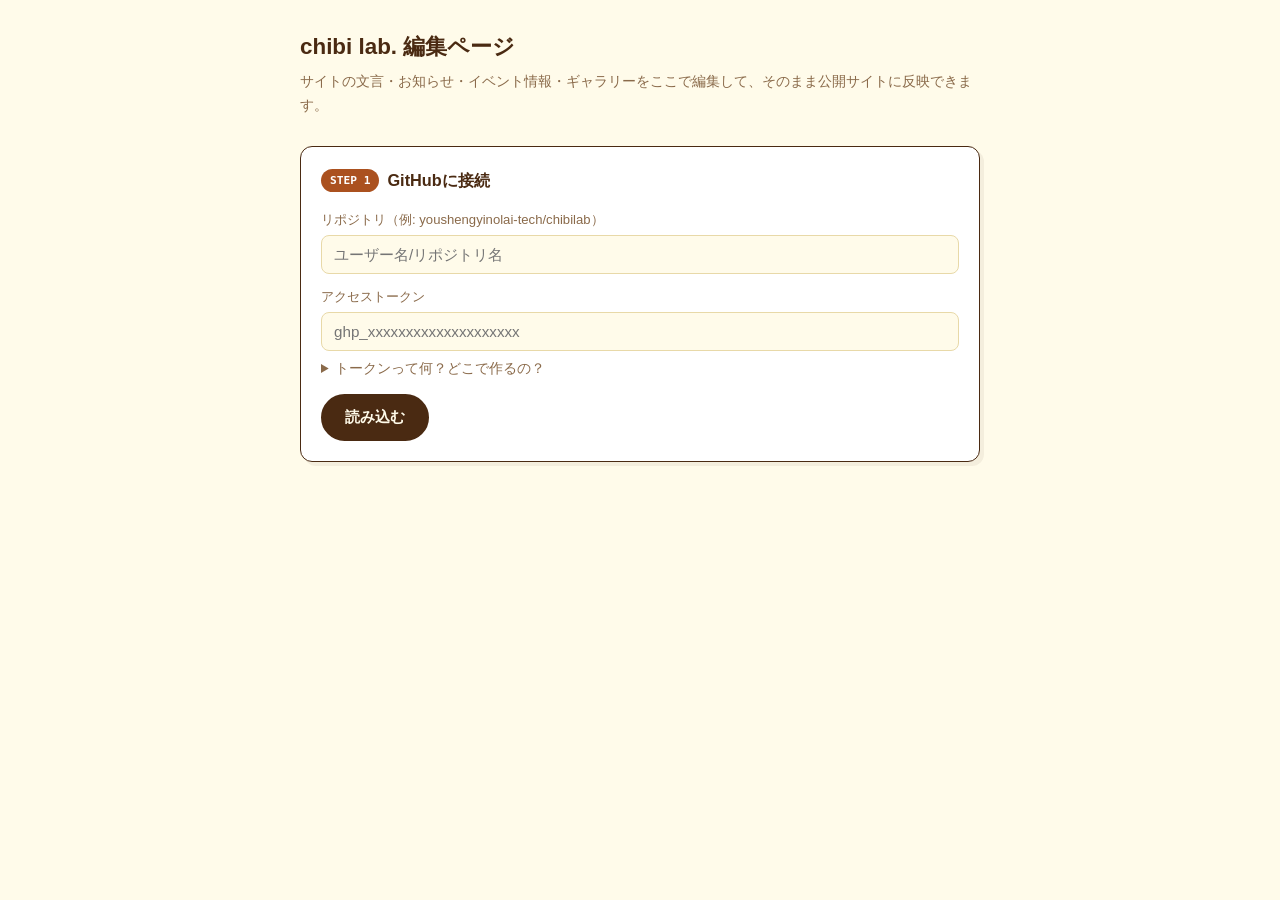
==== admin.html @ 84f6e61f "Let drag start from anywhere on a card, and add a slide animation on reorder - makeSortable(): drag " ====
<!DOCTYPE html>
<html lang="ja">
<head>
<meta charset="UTF-8">
<meta name="viewport" content="width=device-width, initial-scale=1.0">
<meta name="color-scheme" content="light only">
<meta name="theme-color" content="#FFFBEA">
<meta name="darkreader-lock" content="">
<title>chibi lab. 編集ページ（管理用・非公開推奨）</title>
<meta name="robots" content="noindex, nofollow">

<!--
  ============================================================
  このページについて
  ------------------------------------------------------------
  ・サイトの文言（ヒーロー・ABOUT・お問い合わせ）、お知らせ、イベント情報、
    ギャラリーを、コードを見ずに書き換えられる「編集フォーム」です。
  ・お知らせは「＋ お知らせを追加」で自由に何件でも追加でき、画像を付ける
    こともできます。
  ・「プレビュー」ボタンで、保存する前に実際の見た目をその場で確認できます。
  ・保存ボタンを押すと、GitHub上の script.js を直接書き換えて
    本番サイトに反映します（1〜2分で公開サイトに反映されます）。
  ・このページ自体は index.html / style.css / script.js と同じ
    リポジトリに admin.html として置いて使います。
  ・くわしい使い方は README.md を見てください。
  ============================================================
-->

<style>
:root {
  --paper: #FFFBEA;
  --paper-alt: #FFF6C4;
  --ink: #4A2A12;
  --ink-soft: #8A6A4A;
  --teal: #AB511F;
  --teal-dark: #7F3F00;
  --amber: #D7862E;
  --magenta: #FF0080;
  --border: #E8D9A8;
  --radius: 12px;
}
* { box-sizing: border-box; }
html { background: var(--paper); color-scheme: light only; }
body {
  margin: 0;
  font-family: "Noto Sans JP", sans-serif;
  background: var(--paper);
  color: var(--ink);
  line-height: 1.7;
}
.wrap { max-width: 720px; margin: 0 auto; padding: 28px 20px 80px; }

h1 { font-size: 1.4rem; margin: 0 0 4px; }
.sub { color: var(--ink-soft); font-size: 0.88rem; margin: 0 0 28px; }

.panel {
  background: #fff;
  border: 1.5px solid var(--ink);
  border-radius: var(--radius);
  padding: 20px;
  margin-bottom: 22px;
  box-shadow: 4px 4px 0 rgba(74,42,18,0.06);
}

.panel h2 {
  font-size: 1.02rem;
  margin: 0 0 14px;
  display: flex;
  align-items: center;
  gap: 8px;
}

.badge {
  font-size: 0.7rem;
  font-family: monospace;
  padding: 2px 9px;
  border-radius: 999px;
  background: var(--teal);
  color: #fff;
}

label {
  display: block;
  font-size: 0.82rem;
  color: var(--ink-soft);
  margin: 12px 0 4px;
}
label:first-of-type { margin-top: 0; }

input[type=text], input[type=password], textarea {
  width: 100%;
  padding: 10px 12px;
  border: 1.5px solid var(--border);
  border-radius: 8px;
  font-family: inherit;
  font-size: 0.95rem;
  background: var(--paper);
  color: var(--ink);
}
textarea { resize: vertical; min-height: 60px; }
input:focus, textarea:focus {
  outline: none;
  border-color: var(--teal);
}

.event-card, .gallery-card {
  border: 1.5px solid var(--border);
  border-radius: 10px;
  padding: 14px 16px;
  margin-bottom: 12px;
  position: relative;
  background: var(--paper-alt);
  touch-action: none;
}

.section-card {
  border: 1.5px solid var(--ink);
  border-radius: 10px;
  padding: 16px 18px;
  margin-bottom: 16px;
  position: relative;
  background: #fff;
  touch-action: none;
}

.event-card input, .event-card textarea,
.gallery-card input,
.section-card > input, .section-card > textarea {
  touch-action: auto;
}

.items-editor { margin-top: 8px; }
.items-editor .event-card { background: var(--paper); }

.remove-btn {
  position: absolute;
  top: 10px;
  right: 10px;
  background: none;
  border: none;
  color: var(--magenta);
  font-size: 0.8rem;
  cursor: pointer;
  font-family: monospace;
}
.remove-btn:hover { text-decoration: underline; }

.add-btn {
  display: block;
  width: 100%;
  padding: 12px;
  border: 1.5px dashed var(--ink-soft);
  border-radius: 8px;
  background: none;
  color: var(--ink-soft);
  font-weight: 700;
  cursor: pointer;
  margin-top: 4px;
}
.add-btn:hover { border-color: var(--teal); color: var(--teal-dark); }

.row2 { display: grid; grid-template-columns: 1fr 1fr; gap: 12px; }

.save-bar {
  position: sticky;
  bottom: 0;
  background: var(--paper);
  border-top: 1.5px solid var(--ink);
  padding: 14px 20px;
  margin: 0 -20px -80px;
  display: flex;
  gap: 10px;
  align-items: center;
}

.preview-overlay {
  position: fixed;
  inset: 0;
  z-index: 100;
  background: rgba(29, 20, 10, 0.6);
  display: flex;
  flex-direction: column;
  padding: 16px;
}

.preview-bar {
  display: flex;
  justify-content: space-between;
  align-items: center;
  gap: 12px;
  color: #fff;
  font-size: 0.85rem;
  margin-bottom: 10px;
}

.preview-bar .btn {
  padding: 8px 18px;
  background: var(--paper);
}

.preview-frame {
  flex: 1;
  width: 100%;
  border: none;
  border-radius: 10px;
  background: #fff;
}

.btn {
  padding: 12px 22px;
  border-radius: 999px;
  border: 2px solid var(--ink);
  font-weight: 700;
  cursor: pointer;
  font-size: 0.92rem;
}
.btn-primary { background: var(--ink); color: var(--paper); }
.btn-primary:disabled { opacity: 0.5; cursor: default; }
.btn:disabled { opacity: 0.45; cursor: default; }

.drag-handle {
  cursor: grab;
  display: inline-block;
  padding: 6px 10px;
  margin-right: 6px;
  border-radius: 4px;
  color: var(--ink-soft);
  font-size: 0.95rem;
  user-select: none;
  vertical-align: middle;
  touch-action: none;
}
.drag-handle:hover { background: var(--border); color: var(--ink); }
.drag-handle:active { cursor: grabbing; }

.card-dragging {
  opacity: 0.92;
  box-shadow: 0 8px 18px rgba(74,42,18,0.28);
  position: relative;
  z-index: 2;
}

.status {
  font-size: 0.85rem;
  font-family: monospace;
}
.status.ok { color: var(--teal-dark); }
.status.err { color: var(--magenta); }
.status.busy { color: var(--ink-soft); }

.setup-note {
  font-size: 0.82rem;
  color: var(--ink-soft);
  background: var(--paper-alt);
  border-radius: 8px;
  padding: 12px 14px;
  margin-top: 10px;
}
.setup-note a { color: var(--teal-dark); }

details summary {
  cursor: pointer;
  font-size: 0.85rem;
  color: var(--ink-soft);
  margin-top: 6px;
}
</style>
</head>
<body>
<div class="wrap">
  <h1>chibi lab. 編集ページ</h1>
  <p class="sub">サイトの文言・お知らせ・イベント情報・ギャラリーをここで編集して、そのまま公開サイトに反映できます。</p>

  <!-- 接続設定 -->
  <div class="panel">
    <h2><span class="badge">STEP 1</span> GitHubに接続</h2>
    <label>リポジトリ（例: youshengyinolai-tech/chibilab）</label>
    <input type="text" id="repoInput" placeholder="ユーザー名/リポジトリ名">

    <label>アクセストークン</label>
    <input type="password" id="tokenInput" placeholder="ghp_xxxxxxxxxxxxxxxxxxxx">

    <details>
      <summary>トークンって何？どこで作るの？</summary>
      <div class="setup-note">
        GitHubの「Settings → Developer settings → Personal access tokens →
        Fine-grained tokens」から発行できます。<br>
        このリポジトリだけに絞った権限（Contents: Read and write）で作れば、
        万一トークンが漏れても他のリポジトリには影響しません。<br>
        発行したトークンはこのページのブラウザに保存されるだけで、
        外部には送信されません（GitHub本体との通信のみです）。
      </div>
    </details>

    <button class="btn btn-primary" id="connectBtn" style="margin-top:14px;">読み込む</button>
    <span class="status" id="connectStatus"></span>
  </div>

  <!-- サイト文言編集 -->
  <div class="panel" id="sitePanel" style="display:none;">
    <h2><span class="badge">STEP 2</span> サイト全体の文言</h2>

    <label>団体名（見出し上部の小さい文字）</label>
    <input type="text" id="site-heroOrg">

    <label>読み仮名（「chibi lab.」の後ろにつく文字）</label>
    <input type="text" id="site-heroKana">

    <label>キャッチコピー</label>
    <input type="text" id="site-heroTagline">

    <label>ヒーローの説明文</label>
    <textarea id="site-heroLead"></textarea>

    <label>ABOUT本文（1段落目）</label>
    <textarea id="site-aboutBody1"></textarea>

    <label>ABOUT本文（2段落目）</label>
    <textarea id="site-aboutBody2"></textarea>

    <label>ABOUTの活動ポイント（3つ）</label>
    <input type="text" id="site-aboutPoint1" style="margin-bottom:8px;">
    <input type="text" id="site-aboutPoint2" style="margin-bottom:8px;">
    <input type="text" id="site-aboutPoint3">

    <label>お問い合わせ本文</label>
    <textarea id="site-contactBody"></textarea>

    <label>お問い合わせメールアドレス</label>
    <input type="text" id="site-contactEmail">

    <label>お問い合わせフォームURL</label>
    <input type="text" id="site-contactFormUrl">

    <label>X（Twitter）URL</label>
    <input type="text" id="site-snsX" style="margin-bottom:8px;">
    <label>Instagram URL</label>
    <input type="text" id="site-snsInstagram" style="margin-bottom:8px;">
    <label>YouTube URL</label>
    <input type="text" id="site-snsYoutube">
  </div>

  <!-- お知らせ編集 -->
  <div class="panel" id="topicsPanel" style="display:none;">
    <h2><span class="badge" style="background:var(--amber);color:var(--ink);">STEP 3</span> お知らせ</h2>
    <div id="topicsList"></div>
    <button class="add-btn" id="addTopicBtn">＋ お知らせを追加</button>
  </div>

  <!-- イベント編集 -->
  <div class="panel" id="eventsPanel" style="display:none;">
    <h2><span class="badge" style="background:var(--magenta);">STEP 4</span> イベント情報</h2>
    <div id="eventsList"></div>
    <button class="add-btn" id="addEventBtn">＋ イベントを追加</button>
  </div>

  <!-- ギャラリー編集 -->
  <div class="panel" id="galleryPanel" style="display:none;">
    <h2><span class="badge">STEP 5</span> ギャラリー</h2>
    <div id="galleryList"></div>
    <button class="add-btn" id="addPhotoBtn">＋ 写真を追加</button>
  </div>

  <!-- 追加セクション編集 -->
  <div class="panel" id="sectionsPanel" style="display:none;">
    <h2><span class="badge" style="background:var(--amber);color:var(--ink);">STEP 6</span> 新しいセクション</h2>
    <p class="setup-note">
      ABOUTやEVENTSと同じように、独立した新しいセクションを自由に追加できます
      （工作紹介、リンク集、クイズなど）。GALLERYとお問い合わせの間に表示され、
      上のナビゲーションにも自動で追加されます。
    </p>
    <div id="sectionsList"></div>
    <button class="add-btn" id="addSectionBtn">＋ セクションを追加</button>
  </div>

  <div class="save-bar" id="saveBar" style="display:none;">
    <button class="btn" id="undoBtn" disabled>↶ 元に戻す</button>
    <button class="btn" id="restoreBtn">読み込み時点に復元</button>
    <button class="btn" id="previewBtn">プレビュー</button>
    <button class="btn btn-primary" id="saveBtn">保存してサイトに反映</button>
    <span class="status" id="saveStatus"></span>
  </div>
</div>

<!-- プレビュー -->
<div class="preview-overlay" id="previewOverlay" style="display:none;">
  <div class="preview-bar">
    <span>プレビュー（まだ保存されていません。実際の見た目の確認用です）</span>
    <button class="btn" id="closePreviewBtn">閉じる</button>
  </div>
  <iframe id="previewFrame" class="preview-frame" title="プレビュー"></iframe>
</div>

<script>
/* ============================================================
   このページの仕組み（メモ）
   ------------------------------------------------------------
   1. GitHub Contents API で script.js の中身を取得
   2. SITE / TOPICS / EVENTS / GALLERY の部分だけをテキストとして書き換え
   3. 同じ API で script.js を上書き保存（コミット）
   4. 数十秒〜数分で GitHub Pages に反映される
   ============================================================ */

const SITE_FIELDS = [
  "heroOrg", "heroKana", "heroTagline", "heroLead",
  "aboutBody1", "aboutBody2", "aboutPoint1", "aboutPoint2", "aboutPoint3",
  "contactBody", "contactEmail", "contactFormUrl",
  "snsX", "snsInstagram", "snsYoutube",
];

const state = { repo: "", token: "", sha: "", site: {}, topics: [], events: [], gallery: [], sections: [] };

const el = id => document.getElementById(id);

el("connectBtn").addEventListener("click", loadFromGitHub);
el("addTopicBtn").addEventListener("click", () => { pushHistory(); state.topics.unshift(blankTopic()); renderTopics(); });
el("addEventBtn").addEventListener("click", () => { pushHistory(); state.events.unshift(blankEvent()); renderEvents(); });
el("addPhotoBtn").addEventListener("click", () => { pushHistory(); state.gallery.push(blankPhoto()); renderGallery(); });
el("addSectionBtn").addEventListener("click", () => { pushHistory(); state.sections.push(blankSection()); renderSections(); });
el("saveBtn").addEventListener("click", saveToGitHub);
el("previewBtn").addEventListener("click", showPreview);
el("closePreviewBtn").addEventListener("click", closePreview);
el("undoBtn").addEventListener("click", undo);
el("restoreBtn").addEventListener("click", restoreOriginal);

/* ============================================================
   元に戻す／読み込み時点に復元の仕組み
   ------------------------------------------------------------
   ・pushHistory() を操作の直前に呼ぶと、その時点の状態が履歴に積まれる
   ・「元に戻す」は履歴を1つ戻す。押した回数ぶん、何段階でも戻れる
   ・「読み込み時点に復元」は、GitHubから読み込んだ直後の状態に一気に戻す
   ============================================================ */

let historyStack = [];
let originalSnapshot = null;
const MAX_HISTORY = 50;

function snapshotState() {
  return JSON.stringify({
    site: state.site,
    topics: state.topics,
    events: state.events,
    gallery: state.gallery,
    sections: state.sections,
  });
}

function pushHistory() {
  historyStack.push(snapshotState());
  if (historyStack.length > MAX_HISTORY) historyStack.shift();
  updateHistoryButtons();
}

// テキスト入力は1文字ごとに履歴を積まない。編集が始まった瞬間（＝直前の
// 状態）だけを記録し、同じ欄を続けて入力している間は積み直さない。
let textEditEl = null;
let textEditTimer = null;
function pushHistoryForTextEdit(e) {
  if (textEditEl !== e.target || !textEditTimer) {
    pushHistory();
  }
  textEditEl = e.target;
  clearTimeout(textEditTimer);
  textEditTimer = setTimeout(() => { textEditTimer = null; textEditEl = null; }, 1000);
}

function undo() {
  if (!historyStack.length) return;
  const snap = JSON.parse(historyStack.pop());
  Object.assign(state, snap);
  renderAll();
  updateHistoryButtons();
}

function restoreOriginal() {
  if (!originalSnapshot) return;
  if (!confirm("読み込んだ時点の状態に戻します。保存していない変更は失われますがよろしいですか？")) return;
  const snap = JSON.parse(originalSnapshot);
  Object.assign(state, snap);
  historyStack = [];
  renderAll();
  updateHistoryButtons();
}

function updateHistoryButtons() {
  el("undoBtn").disabled = historyStack.length === 0;
}

function renderAll() {
  renderSite();
  renderTopics();
  renderEvents();
  renderGallery();
  renderSections();
}

/* ============================================================
   ドラッグ並び替え（Pointer Events版）
   ------------------------------------------------------------
   HTML5標準のドラッグ&ドロップAPIはスマホ・タブレットのタッチ操作では
   動かないブラウザが多いため、マウスもタッチも同じ仕組みで扱える
   Pointer Events（pointerdown/pointermove/pointerup）で自作している。
   カードの入力欄・ボタン・リンク以外なら、どこを掴んでもドラッグを
   始められる（excludeSelectorを指定すると、その中は別の並び替え対象
   ―セクション内の項目など―に譲る）。
   ドラッグ中、指やカーソルが別のカードの上を通過するたびに、その場で
   配列を入れ替えて再描画する（Trelloのカード並び替えと同じ方式）。
   移動が起きた瞬間は、直前の位置からふわっとスライドするアニメーションを
   つけている（FLIP法：再描画の前後で位置の差分を測り、逆向きに一瞬ずらして
   から本来の位置へtransitionさせる）。
   ============================================================ */
const NON_DRAGGABLE_SELECTOR = "input, textarea, select, button, a";

function makeSortable(container, cardSelector, getLocation, rerender, excludeSelector) {
  container.addEventListener("pointerdown", e => {
    if (e.target.closest(NON_DRAGGABLE_SELECTOR)) return;
    if (excludeSelector && e.target.closest(excludeSelector)) return;
    const card = e.target.closest(cardSelector);
    if (!card || !container.contains(card)) return;

    e.preventDefault();
    pushHistory();

    const startLoc = getLocation(card);
    const draggedItem = startLoc.list[startLoc.index];
    let moved = false;

    card.classList.add("card-dragging");

    function onMove(ev) {
      const elAtPoint = document.elementFromPoint(ev.clientX, ev.clientY);
      const overCard = elAtPoint && elAtPoint.closest(cardSelector);
      if (!overCard || !container.contains(overCard)) return;

      const overLoc = getLocation(overCard);
      // 別のセクションの項目や、別リストへは移動できないようにする
      if (overLoc.list !== startLoc.list) return;

      const curList = overLoc.list;
      const curIndex = curList.indexOf(draggedItem);
      if (curIndex === -1) return;
      if (overLoc.index === curIndex) return;

      const finishAnimation = prepareSlideAnimation(container, cardSelector, curIndex, overLoc.index);
      curList.splice(curIndex, 1);
      curList.splice(overLoc.index, 0, draggedItem);
      moved = true;
      rerender();
      finishAnimation();

      const newCards = container.querySelectorAll(cardSelector);
      if (newCards[overLoc.index]) newCards[overLoc.index].classList.add("card-dragging");
    }

    function onUp() {
      window.removeEventListener("pointermove", onMove);
      window.removeEventListener("pointerup", onUp);
      container.querySelectorAll(".card-dragging").forEach(c => c.classList.remove("card-dragging"));
      if (!moved) {
        // 何も動かなかった場合は、直前に積んだ履歴を取り消しておく
        historyStack.pop();
        updateHistoryButtons();
      }
    }

    window.addEventListener("pointermove", onMove);
    window.addEventListener("pointerup", onUp);
  });
}

// 入れ替え前の各カードの位置を記録しておき、再描画後にそのカードが
// 実際どれだけ動いたかを計算して、逆方向にずらした状態から元の位置へ
// スッと戻すことで「動いた」ことが視覚的にわかるようにする
function prepareSlideAnimation(container, cardSelector, fromIndex, toIndex) {
  const oldRects = Array.from(container.querySelectorAll(cardSelector)).map(c => c.getBoundingClientRect());

  return () => {
    const newCards = Array.from(container.querySelectorAll(cardSelector));
    newCards.forEach((card, newIndex) => {
      let oldIndex;
      if (newIndex === toIndex) {
        oldIndex = fromIndex;
      } else if (fromIndex < toIndex && newIndex >= fromIndex && newIndex < toIndex) {
        oldIndex = newIndex + 1;
      } else if (fromIndex > toIndex && newIndex > toIndex && newIndex <= fromIndex) {
        oldIndex = newIndex - 1;
      } else {
        oldIndex = newIndex;
      }

      const oldRect = oldRects[oldIndex];
      if (!oldRect) return;
      const newRect = card.getBoundingClientRect();
      const dy = oldRect.top - newRect.top;
      if (Math.abs(dy) < 1) return;

      card.style.transition = "none";
      card.style.transform = `translateY(${dy}px)`;
      requestAnimationFrame(() => {
        card.style.transition = "transform 180ms ease";
        card.style.transform = "";
      });
    });
  };
}

// カード一覧の削除・入力を、毎回の再描画で再登録しなくて済むよう、
// リストの外枠（container）にイベント委任でまとめて設定する
function setupListEditor(container, getArray, rerender) {
  container.addEventListener("input", e => {
    const idx = e.target.dataset.idx;
    if (idx === undefined) return;
    pushHistoryForTextEdit(e);
    getArray()[idx][e.target.dataset.field] = e.target.value;
  });

  container.addEventListener("click", e => {
    const removeIdx = e.target.dataset.remove;
    if (removeIdx === undefined) return;
    pushHistory();
    getArray().splice(removeIdx, 1);
    rerender();
  });

  makeSortable(container, "[data-idx]", card => ({
    list: getArray(),
    index: Number(card.dataset.idx),
  }), rerender);
}

SITE_FIELDS.forEach(key => {
  el("site-" + key).addEventListener("input", e => {
    pushHistoryForTextEdit(e);
    state.site[key] = e.target.value;
  });
});

setupListEditor(el("topicsList"), () => state.topics, renderTopics);
setupListEditor(el("eventsList"), () => state.events, renderEvents);
setupListEditor(el("galleryList"), () => state.gallery, renderGallery);
setupSectionsEditor();

function blankTopic() {
  return { date: "", title: "", body: "", image: "" };
}
function blankEvent() {
  return { date: "", title: "", place: "", body: "" };
}
function blankPhoto() {
  return { image: "", color: "#AB511F", caption: "", tilt: 0 };
}
function blankSection() {
  return { navLabel: "", title: "", intro: "", items: [] };
}
function blankSectionItem() {
  return { title: "", body: "", image: "", link: "" };
}

async function loadFromGitHub() {
  const repo = el("repoInput").value.trim();
  const token = el("tokenInput").value.trim();
  const status = el("connectStatus");

  if (!repo || !token) {
    status.textContent = "リポジトリとトークンを入力してください";
    status.className = "status err";
    return;
  }

  status.textContent = "読み込み中…";
  status.className = "status busy";

  try {
    const res = await fetch(`https://api.github.com/repos/${repo}/contents/script.js`, {
      headers: {
        Authorization: `Bearer ${token}`,
        Accept: "application/vnd.github+json",
      },
    });
    if (!res.ok) throw new Error(`GitHubに接続できませんでした（${res.status}）`);
    const data = await res.json();
    const content = decodeURIComponent(escape(atob(data.content)));

    state.repo = repo;
    state.token = token;
    state.sha = data.sha;
    state.site = extractObject(content, "SITE");
    state.topics = extractArray(content, "TOPICS");
    state.events = extractArray(content, "EVENTS");
    state.gallery = extractArray(content, "GALLERY");
    state.sections = extractArray(content, "SECTIONS");
    state.rawContent = content;

    historyStack = [];
    originalSnapshot = snapshotState();
    updateHistoryButtons();

    renderAll();
    el("sitePanel").style.display = "block";
    el("topicsPanel").style.display = "block";
    el("eventsPanel").style.display = "block";
    el("galleryPanel").style.display = "block";
    el("sectionsPanel").style.display = "block";
    el("saveBar").style.display = "flex";

    status.textContent = "読み込み完了 ✓";
    status.className = "status ok";
  } catch (e) {
    status.textContent = "エラー: " + e.message;
    status.className = "status err";
  }
}

// script.js のテキストから TOPICS / EVENTS / GALLERY 配列を抜き出してJSオブジェクトに変換
function extractArray(content, varName) {
  const re = new RegExp(`const ${varName} = (\\[[\\s\\S]*?\\]);`);
  const match = content.match(re);
  if (!match) return [];
  // eslint-disable-next-line no-eval
  return (0, eval)(match[1]);
}

// script.js のテキストから SITE オブジェクトを抜き出してJSオブジェクトに変換
function extractObject(content, varName) {
  const re = new RegExp(`const ${varName} = (\\{[\\s\\S]*?\\});`);
  const match = content.match(re);
  if (!match) return {};
  // eslint-disable-next-line no-eval
  return (0, eval)("(" + match[1] + ")");
}

function renderSite() {
  SITE_FIELDS.forEach(key => {
    el("site-" + key).value = state.site[key] || "";
  });
}

function renderTopics() {
  el("topicsList").innerHTML = state.topics.map((t, i) => `
    <div class="event-card" data-idx="${i}">
      <span class="drag-handle" title="ドラッグで並び替え">⠿⠿</span>
      <button class="remove-btn" data-remove="${i}">削除</button>
      <label>日付</label>
      <input type="text" data-idx="${i}" data-field="date" value="${escapeAttr(t.date)}" placeholder="2026.08.13">
      <label>タイトル</label>
      <input type="text" data-idx="${i}" data-field="title" value="${escapeAttr(t.title)}" placeholder="お知らせのタイトル">
      <label>本文</label>
      <textarea data-idx="${i}" data-field="body" placeholder="お知らせの内容">${escapeHtml(t.body)}</textarea>
      <label>画像ファイル名（任意。images/フォルダに入れたファイル名）</label>
      <input type="text" data-idx="${i}" data-field="image" value="${escapeAttr(t.image)}" placeholder="images/topic01.jpg">
    </div>
  `).join("");
}

function renderEvents() {
  el("eventsList").innerHTML = state.events.map((ev, i) => `
    <div class="event-card" data-idx="${i}">
      <span class="drag-handle" title="ドラッグで並び替え">⠿⠿</span>
      <button class="remove-btn" data-remove="${i}">削除</button>
      <div class="row2">
        <div>
          <label>日付</label>
          <input type="text" data-idx="${i}" data-field="date" value="${escapeAttr(ev.date)}" placeholder="2026.11.03">
        </div>
        <div>
          <label>場所</label>
          <input type="text" data-idx="${i}" data-field="place" value="${escapeAttr(ev.place)}" placeholder="としま産業振興プラザ">
        </div>
      </div>
      <label>タイトル</label>
      <input type="text" data-idx="${i}" data-field="title" value="${escapeAttr(ev.title)}" placeholder="イベント名">
      <label>説明文</label>
      <textarea data-idx="${i}" data-field="body" placeholder="どんな内容だったか、簡単に">${escapeHtml(ev.body)}</textarea>
    </div>
  `).join("");
}

function renderGallery() {
  el("galleryList").innerHTML = state.gallery.map((g, i) => `
    <div class="gallery-card" data-idx="${i}">
      <span class="drag-handle" title="ドラッグで並び替え">⠿⠿</span>
      <button class="remove-btn" data-remove="${i}">削除</button>
      <label>キャプション</label>
      <input type="text" data-idx="${i}" data-field="caption" value="${escapeAttr(g.caption)}" placeholder="サイエンスショーの様子">
      <label>画像ファイル名（images/フォルダに入れたファイル名。空欄なら色プレースホルダー）</label>
      <input type="text" data-idx="${i}" data-field="image" value="${escapeAttr(g.image)}" placeholder="images/event01.jpg">
    </div>
  `).join("");
}

function renderSections() {
  el("sectionsList").innerHTML = state.sections.map((s, si) => `
    <div class="section-card" data-section-idx="${si}">
      <span class="drag-handle section-drag-handle" title="ドラッグでセクションを並び替え">⠿⠿</span>
      <button class="remove-btn" data-remove-section="${si}">セクションごと削除</button>
      <label>ナビゲーションの表示名（英字推奨。例: CRAFT）</label>
      <input type="text" data-sec="${si}" data-field="navLabel" value="${escapeAttr(s.navLabel)}" placeholder="CRAFT">
      <label>見出し</label>
      <input type="text" data-sec="${si}" data-field="title" value="${escapeAttr(s.title)}" placeholder="工作紹介">
      <label>説明文（任意）</label>
      <textarea data-sec="${si}" data-field="intro" placeholder="このセクションの紹介文">${escapeHtml(s.intro)}</textarea>

      <label style="margin-top:16px;">このセクションの項目</label>
      <div class="items-editor">
        ${s.items.map((it, ii) => `
          <div class="event-card" data-item-idx="${ii}" data-section-idx-for-item="${si}">
            <span class="drag-handle item-drag-handle" title="ドラッグで項目を並び替え">⠿⠿</span>
            <button class="remove-btn" data-remove-item="${si}:${ii}">削除</button>
            <label>タイトル</label>
            <input type="text" data-it="${si}:${ii}" data-field="title" value="${escapeAttr(it.title)}" placeholder="項目タイトル">
            <label>説明</label>
            <textarea data-it="${si}:${ii}" data-field="body" placeholder="説明文">${escapeHtml(it.body)}</textarea>
            <label>画像ファイル名（任意）</label>
            <input type="text" data-it="${si}:${ii}" data-field="image" value="${escapeAttr(it.image)}" placeholder="images/xxx.jpg">
            <label>リンクURL（任意）</label>
            <input type="text" data-it="${si}:${ii}" data-field="link" value="${escapeAttr(it.link)}" placeholder="https://...">
          </div>
        `).join("")}
      </div>
      <button class="add-btn" data-add-item="${si}">＋ 項目を追加</button>
    </div>
  `).join("");
}

function setupSectionsEditor() {
  const container = el("sectionsList");

  container.addEventListener("input", e => {
    if (e.target.dataset.sec !== undefined) {
      pushHistoryForTextEdit(e);
      state.sections[e.target.dataset.sec][e.target.dataset.field] = e.target.value;
    } else if (e.target.dataset.it !== undefined) {
      pushHistoryForTextEdit(e);
      const [si, ii] = e.target.dataset.it.split(":");
      state.sections[si].items[ii][e.target.dataset.field] = e.target.value;
    }
  });

  container.addEventListener("click", e => {
    if (e.target.dataset.removeSection !== undefined) {
      pushHistory();
      state.sections.splice(e.target.dataset.removeSection, 1);
      renderSections();
    } else if (e.target.dataset.removeItem !== undefined) {
      pushHistory();
      const [si, ii] = e.target.dataset.removeItem.split(":");
      state.sections[si].items.splice(ii, 1);
      renderSections();
    } else if (e.target.dataset.addItem !== undefined) {
      pushHistory();
      state.sections[e.target.dataset.addItem].items.push(blankSectionItem());
      renderSections();
    }
  });

  // セクションそのものの並び替え（ただし、中の項目カードの上を掴んだ場合は
  // 項目の並び替えに譲る＝下のmakeSortableに任せる）
  makeSortable(container, "[data-section-idx]", card => ({
    list: state.sections,
    index: Number(card.dataset.sectionIdx),
  }), renderSections, "[data-item-idx]");

  // セクション内の項目の並び替え（同じセクションの中でのみ動く）
  makeSortable(container, "[data-item-idx]", card => {
    const si = Number(card.dataset.sectionIdxForItem);
    return { list: state.sections[si].items, index: Number(card.dataset.itemIdx) };
  }, renderSections);
}

// ナビ表示名からURL用のIDを作る（例: "工作紹介" → "section-1"、"Craft Ideas" → "craft-ideas"）
function slugify(str, fallback) {
  const s = (str || "").toLowerCase().replace(/[^a-z0-9]+/g, "-").replace(/^-+|-+$/g, "");
  return s || fallback;
}

function escapeHtml(s) { return (s || "").replace(/[&<>]/g, c => ({ "&": "&amp;", "<": "&lt;", ">": "&gt;" }[c])); }
function escapeAttr(s) { return (s || "").replace(/"/g, "&quot;"); }

// state.site/topics/events/gallery の今の内容を反映した script.js 全文を組み立てる
// （保存とプレビューの両方から使う）
function buildUpdatedScriptContent() {
  const sectionsWithIds = state.sections.map((s, i) => ({
    ...s,
    id: slugify(s.navLabel, "section-" + (i + 1)),
  }));

  const newSiteBlock = "const SITE = " + JSON.stringify(state.site, null, 2) + ";";
  const newTopicsBlock = "const TOPICS = " + JSON.stringify(state.topics, null, 2) + ";";
  const newEventsBlock = "const EVENTS = " + JSON.stringify(state.events, null, 2) + ";";
  const newGalleryBlock = "const GALLERY = " + JSON.stringify(state.gallery, null, 2) + ";";
  const newSectionsBlock = "const SECTIONS = " + JSON.stringify(sectionsWithIds, null, 2) + ";";

  return state.rawContent
    .replace(/const SITE = \{[\s\S]*?\};/, newSiteBlock)
    .replace(/const TOPICS = \[[\s\S]*?\];/, newTopicsBlock)
    .replace(/const EVENTS = \[[\s\S]*?\];/, newEventsBlock)
    .replace(/const GALLERY = \[[\s\S]*?\];/, newGalleryBlock)
    .replace(/const SECTIONS = \[[\s\S]*?\];/, newSectionsBlock);
}

// 保存前に、今の編集内容が実際のサイトでどう見えるかをiframeで表示する
async function showPreview() {
  const status = el("saveStatus");
  try {
    const res = await fetch("index.html");
    if (!res.ok) throw new Error("index.htmlの取得に失敗しました");
    const html = await res.text();
    const newScript = buildUpdatedScriptContent().replace(/<\/script>/g, "<\\/script>");
    const previewHtml = html.replace(
      /<script src="script\.js"><\/script>/,
      "<script>" + newScript + "<\/script>"
    );

    el("previewFrame").srcdoc = previewHtml;
    el("previewOverlay").style.display = "flex";
  } catch (e) {
    status.textContent = "プレビュー表示エラー: " + e.message;
    status.className = "status err";
  }
}

function closePreview() {
  el("previewOverlay").style.display = "none";
  el("previewFrame").srcdoc = "";
}

async function saveToGitHub() {
  const status = el("saveStatus");
  el("saveBtn").disabled = true;
  status.textContent = "保存中…";
  status.className = "status busy";

  try {
    const newContent = buildUpdatedScriptContent();
    const b64 = btoa(unescape(encodeURIComponent(newContent)));

    const res = await fetch(`https://api.github.com/repos/${state.repo}/contents/script.js`, {
      method: "PUT",
      headers: {
        Authorization: `Bearer ${state.token}`,
        Accept: "application/vnd.github+json",
      },
      body: JSON.stringify({
        message: "サイト内容を更新（編集ページより）",
        content: b64,
        sha: state.sha,
      }),
    });

    if (!res.ok) {
      const errBody = await res.json().catch(() => ({}));
      throw new Error(errBody.message || `保存に失敗しました（${res.status}）`);
    }

    const data = await res.json();
    state.sha = data.content.sha;
    state.rawContent = newContent;

    status.textContent = "保存しました ✓（数分でサイトに反映されます）";
    status.className = "status ok";
  } catch (e) {
    status.textContent = "エラー: " + e.message;
    status.className = "status err";
  } finally {
    el("saveBtn").disabled = false;
  }
}
</script>
</body>
</html>
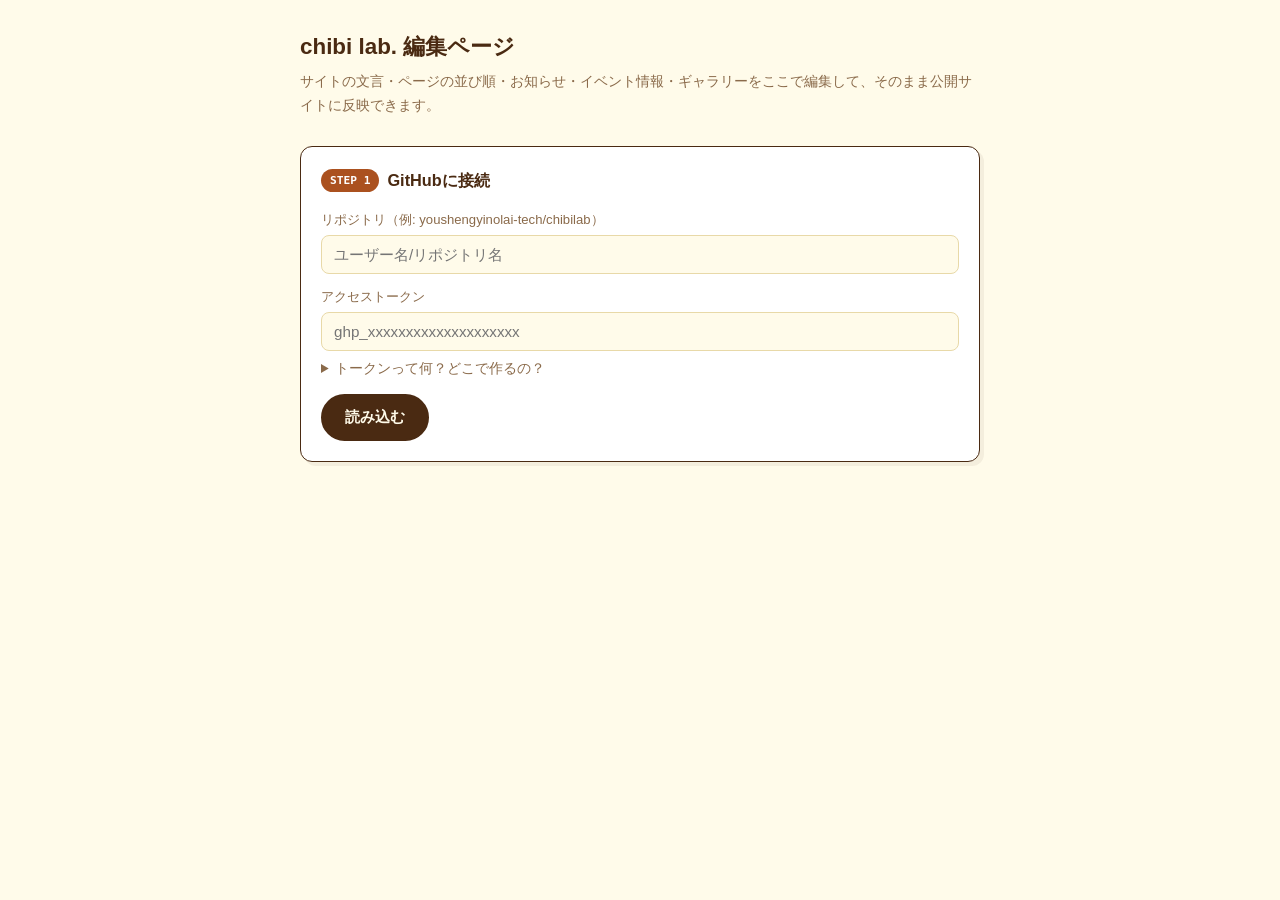
==== commit 972eb74e: "Make the ABOUT/TOPICS/EVENTS/GALLERY block order itself editable - script.js: SECTION_ORDER lists th" ====
--- a/admin.html
+++ b/admin.html
@@ -269,7 +269,7 @@
 <body>
 <div class="wrap">
   <h1>chibi lab. 編集ページ</h1>
-  <p class="sub">サイトの文言・お知らせ・イベント情報・ギャラリーをここで編集して、そのまま公開サイトに反映できます。</p>
+  <p class="sub">サイトの文言・ページの並び順・お知らせ・イベント情報・ギャラリーをここで編集して、そのまま公開サイトに反映できます。</p>
 
   <!-- 接続設定 -->
   <div class="panel">
@@ -340,30 +340,40 @@
     <input type="text" id="site-snsYoutube">
   </div>
 
+  <!-- ページの並び順 -->
+  <div class="panel" id="orderPanel" style="display:none;">
+    <h2><span class="badge" style="background:var(--magenta);">STEP 3</span> ページの並び順</h2>
+    <p class="setup-note">
+      ABOUT・お知らせ・イベント情報・ギャラリーの表示順を、ドラッグで自由に
+      入れ替えられます（並び順はナビゲーションにも反映されます）。
+    </p>
+    <div id="orderList"></div>
+  </div>
+
   <!-- お知らせ編集 -->
   <div class="panel" id="topicsPanel" style="display:none;">
-    <h2><span class="badge" style="background:var(--amber);color:var(--ink);">STEP 3</span> お知らせ</h2>
+    <h2><span class="badge" style="background:var(--amber);color:var(--ink);">STEP 4</span> お知らせ</h2>
     <div id="topicsList"></div>
     <button class="add-btn" id="addTopicBtn">＋ お知らせを追加</button>
   </div>
 
   <!-- イベント編集 -->
   <div class="panel" id="eventsPanel" style="display:none;">
-    <h2><span class="badge" style="background:var(--magenta);">STEP 4</span> イベント情報</h2>
+    <h2><span class="badge" style="background:var(--magenta);">STEP 5</span> イベント情報</h2>
     <div id="eventsList"></div>
     <button class="add-btn" id="addEventBtn">＋ イベントを追加</button>
   </div>
 
   <!-- ギャラリー編集 -->
   <div class="panel" id="galleryPanel" style="display:none;">
-    <h2><span class="badge">STEP 5</span> ギャラリー</h2>
+    <h2><span class="badge">STEP 6</span> ギャラリー</h2>
     <div id="galleryList"></div>
     <button class="add-btn" id="addPhotoBtn">＋ 写真を追加</button>
   </div>
 
   <!-- 追加セクション編集 -->
   <div class="panel" id="sectionsPanel" style="display:none;">
-    <h2><span class="badge" style="background:var(--amber);color:var(--ink);">STEP 6</span> 新しいセクション</h2>
+    <h2><span class="badge" style="background:var(--amber);color:var(--ink);">STEP 7</span> 新しいセクション</h2>
     <p class="setup-note">
       ABOUTやEVENTSと同じように、独立した新しいセクションを自由に追加できます
       （工作紹介、リンク集、クイズなど）。GALLERYとお問い合わせの間に表示され、
@@ -408,7 +418,14 @@
   "snsX", "snsInstagram", "snsYoutube",
 ];
 
-const state = { repo: "", token: "", sha: "", site: {}, topics: [], events: [], gallery: [], sections: [] };
+const ORDER_LABELS = {
+  about: "ABOUT（わたしたちについて）",
+  topics: "TOPICS（お知らせ）",
+  events: "EVENTS（活動記録）",
+  gallery: "GALLERY（活動フォト）",
+};
+
+const state = { repo: "", token: "", sha: "", site: {}, topics: [], events: [], gallery: [], sections: [], sectionOrder: ["about", "topics", "events", "gallery"] };
 
 const el = id => document.getElementById(id);
 
@@ -442,6 +459,7 @@
     events: state.events,
     gallery: state.gallery,
     sections: state.sections,
+    sectionOrder: state.sectionOrder,
   });
 }
 
@@ -488,10 +506,20 @@
 
 function renderAll() {
   renderSite();
+  renderOrder();
   renderTopics();
   renderEvents();
   renderGallery();
   renderSections();
+}
+
+function renderOrder() {
+  el("orderList").innerHTML = state.sectionOrder.map((key, i) => `
+    <div class="event-card" data-idx="${i}">
+      <span class="drag-handle" title="ドラッグで並び替え">⠿⠿</span>
+      <strong>${ORDER_LABELS[key] || key}</strong>
+    </div>
+  `).join("");
 }
 
 /* ============================================================
@@ -640,6 +668,11 @@
 setupListEditor(el("galleryList"), () => state.gallery, renderGallery);
 setupSectionsEditor();
 
+makeSortable(el("orderList"), "[data-idx]", card => ({
+  list: state.sectionOrder,
+  index: Number(card.dataset.idx),
+}), renderOrder);
+
 function blankTopic() {
   return { date: "", title: "", body: "", image: "" };
 }
@@ -689,6 +722,8 @@
     state.events = extractArray(content, "EVENTS");
     state.gallery = extractArray(content, "GALLERY");
     state.sections = extractArray(content, "SECTIONS");
+    state.sectionOrder = extractArray(content, "SECTION_ORDER");
+    if (!state.sectionOrder.length) state.sectionOrder = ["about", "topics", "events", "gallery"];
     state.rawContent = content;
 
     historyStack = [];
@@ -697,6 +732,7 @@
 
     renderAll();
     el("sitePanel").style.display = "block";
+    el("orderPanel").style.display = "block";
     el("topicsPanel").style.display = "block";
     el("eventsPanel").style.display = "block";
     el("galleryPanel").style.display = "block";
@@ -889,13 +925,15 @@
   const newEventsBlock = "const EVENTS = " + JSON.stringify(state.events, null, 2) + ";";
   const newGalleryBlock = "const GALLERY = " + JSON.stringify(state.gallery, null, 2) + ";";
   const newSectionsBlock = "const SECTIONS = " + JSON.stringify(sectionsWithIds, null, 2) + ";";
+  const newOrderBlock = "const SECTION_ORDER = " + JSON.stringify(state.sectionOrder, null, 2) + ";";
 
   return state.rawContent
     .replace(/const SITE = \{[\s\S]*?\};/, newSiteBlock)
     .replace(/const TOPICS = \[[\s\S]*?\];/, newTopicsBlock)
     .replace(/const EVENTS = \[[\s\S]*?\];/, newEventsBlock)
     .replace(/const GALLERY = \[[\s\S]*?\];/, newGalleryBlock)
-    .replace(/const SECTIONS = \[[\s\S]*?\];/, newSectionsBlock);
+    .replace(/const SECTIONS = \[[\s\S]*?\];/, newSectionsBlock)
+    .replace(/const SECTION_ORDER = \[[\s\S]*?\];/, newOrderBlock);
 }
 
 // 保存前に、今の編集内容が実際のサイトでどう見えるかをiframeで表示する
